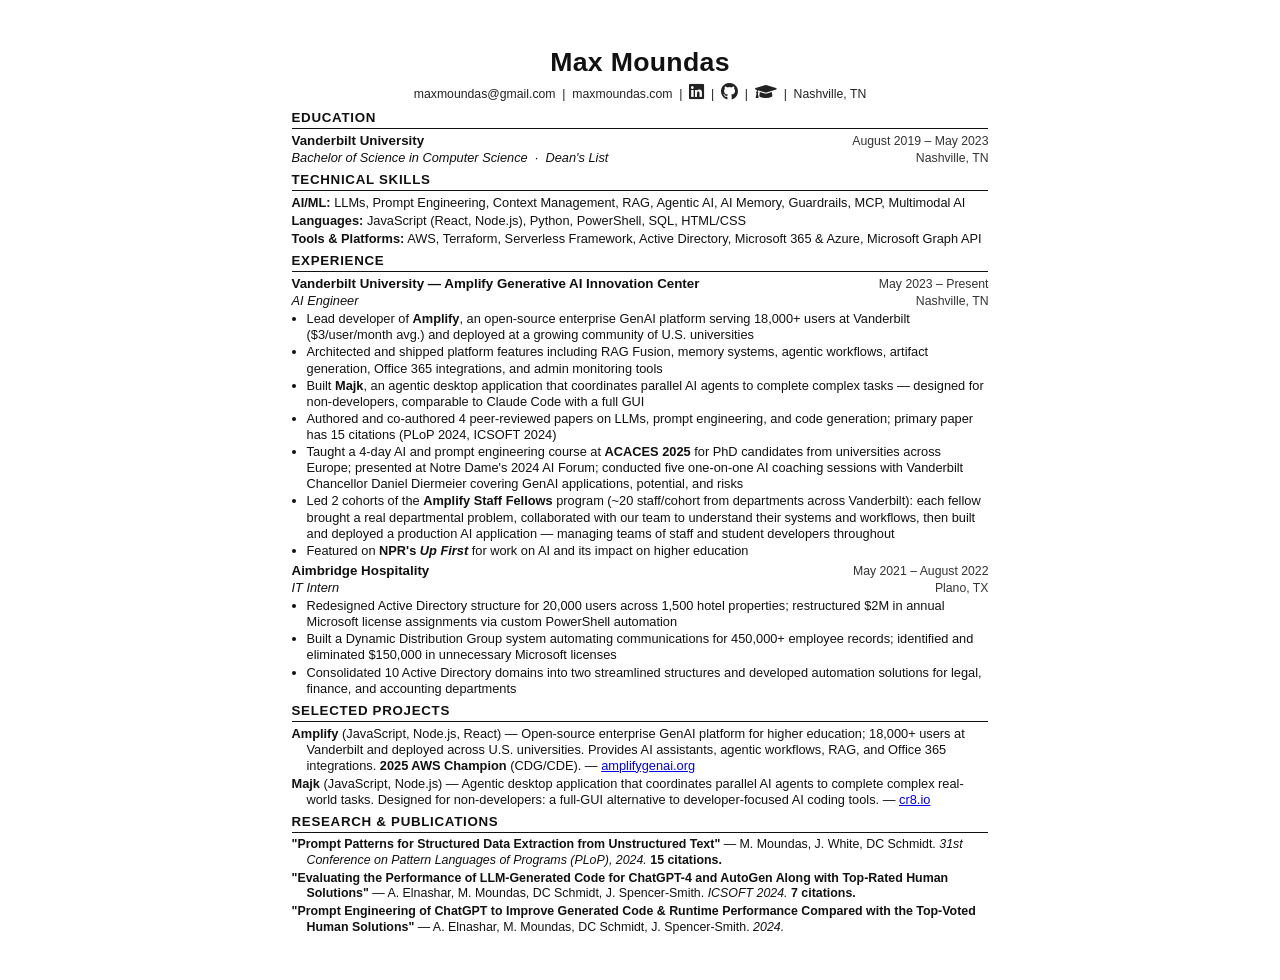
==== resume/index.html @ 4c8d18b9 "added resume" ====
<!DOCTYPE html>
<html lang="en">
<head>
  <meta charset="UTF-8" />
  <meta name="viewport" content="width=device-width, initial-scale=1.0" />
  <title>Max Moundas — Resume</title>
  <link rel="stylesheet" href="../assets/css/fontawesome-all.min.css" />
  <style>
    * {
      margin: 0;
      padding: 0;
      box-sizing: border-box;
    }

    body {
      font-family: 'Calibri', 'Segoe UI', Arial, sans-serif;
      font-size: 10pt;
      color: #111;
      background: #fff;
      max-width: 8.5in;
      margin: 0 auto;
      padding: 0.48in 0.62in 0.40in;
      line-height: 1.26;
    }

    /* ── Header ── */
    .header {
      text-align: center;
      margin-bottom: 8px;
    }

    .header h1 {
      font-size: 20pt;
      font-weight: 700;
      letter-spacing: 0.3px;
      margin-bottom: 3px;
    }

    .header .contact {
      font-size: 9.2pt;
      color: #222;
    }

    .header .contact a {
      color: #222;
      text-decoration: none;
    }

    .header .contact a:hover {
      text-decoration: underline;
    }

    .header .contact .icon-link {
      display: inline-flex;
      align-items: center;
      text-decoration: none;
    }

    .header .contact .icon-link i {
      font-size: 13pt;
      vertical-align: middle;
      color: #222;
    }

    .header .contact .icon-link:hover i {
      color: #000;
    }

    /* ── Sections ── */
    section {
      margin-bottom: 6px;
    }

    section h2 {
      font-size: 10pt;
      font-weight: 700;
      text-transform: uppercase;
      letter-spacing: 0.7px;
      border-bottom: 1.4px solid #111;
      padding-bottom: 1px;
      margin-bottom: 4px;
    }

    /* ── Entries ── */
    .entry {
      margin-bottom: 4px;
    }

    .entry:last-child {
      margin-bottom: 0;
    }

    .entry-header {
      display: flex;
      justify-content: space-between;
      align-items: baseline;
      gap: 8px;
    }

    .org {
      font-weight: 700;
      font-size: 10pt;
    }

    .date {
      font-size: 9.2pt;
      color: #333;
      white-space: nowrap;
      flex-shrink: 0;
    }

    .entry-sub {
      display: flex;
      justify-content: space-between;
      align-items: baseline;
    }

    .role {
      font-style: italic;
      font-size: 9.6pt;
    }

    .location {
      font-size: 9.2pt;
      color: #333;
    }

    /* ── Lists ── */
    ul {
      margin: 2px 0 0 15px;
    }

    ul li {
      font-size: 9.6pt;
      margin-bottom: 1px;
    }

    /* ── Skills ── */
    .skills-row {
      font-size: 9.6pt;
      margin-bottom: 2px;
    }

    .skills-row strong {
      font-weight: 700;
    }

    /* ── Projects inline ── */
    .project-line {
      font-size: 9.6pt;
      margin-bottom: 2px;
      padding-left: 15px;
      text-indent: -15px;
    }

    /* ── Research ── */
    .pub {
      font-size: 9.3pt;
      margin-bottom: 2.5px;
      padding-left: 15px;
      text-indent: -15px;
    }

    .pub-title {
      font-weight: 700;
    }

    /* ── Print ── */
    @media print {
      body {
        padding: 0.44in 0.58in 0.36in;
        max-width: none;
      }

      a {
        color: #111;
        text-decoration: none;
      }

      @page {
        size: letter;
        margin: 0;
      }
    }
  </style>
</head>
<body>

  <!-- ── Header ── -->
  <div class="header">
    <h1>Max Moundas</h1>
    <div class="contact">
      maxmoundas@gmail.com &nbsp;|&nbsp;
      <a href="https://www.maxmoundas.com">maxmoundas.com</a> &nbsp;|&nbsp;
      <a href="https://www.linkedin.com/in/maxmoundas/" class="icon-link" title="LinkedIn" aria-label="LinkedIn"><i class="fab fa-linkedin"></i></a> &nbsp;|&nbsp;
      <a href="https://github.com/maxmoundas" class="icon-link" title="GitHub" aria-label="GitHub"><i class="fab fa-github"></i></a> &nbsp;|&nbsp;
      <a href="https://scholar.google.com/citations?user=QMHf04YAAAAJ&amp;hl=en" class="icon-link" title="Google Scholar" aria-label="Google Scholar"><i class="fas fa-graduation-cap"></i></a> &nbsp;|&nbsp;
      Nashville, TN
    </div>
  </div>

  <!-- ── Education ── -->
  <section>
    <h2>Education</h2>
    <div class="entry">
      <div class="entry-header">
        <span class="org">Vanderbilt University</span>
        <span class="date">August 2019 – May 2023</span>
      </div>
      <div class="entry-sub">
        <span class="role">Bachelor of Science in Computer Science &nbsp;&middot;&nbsp; Dean's List</span>
        <span class="location">Nashville, TN</span>
      </div>
    </div>
  </section>

  <!-- ── Technical Skills ── -->
  <section>
    <h2>Technical Skills</h2>
    <div class="skills-row">
      <strong>AI/ML:</strong> LLMs, Prompt Engineering, Context Management, RAG, Agentic AI, AI Memory, Guardrails, MCP, Multimodal AI
    </div>
    <div class="skills-row">
      <strong>Languages:</strong> JavaScript (React, Node.js), Python, PowerShell, SQL, HTML/CSS
    </div>
    <div class="skills-row">
      <strong>Tools &amp; Platforms:</strong> AWS, Terraform, Serverless Framework, Active Directory, Microsoft 365 &amp; Azure, Microsoft Graph API
    </div>
  </section>

  <!-- ── Experience ── -->
  <section>
    <h2>Experience</h2>

    <div class="entry">
      <div class="entry-header">
        <span class="org">Vanderbilt University — Amplify Generative AI Innovation Center</span>
        <span class="date">May 2023 – Present</span>
      </div>
      <div class="entry-sub">
        <span class="role">AI Engineer</span>
        <span class="location">Nashville, TN</span>
      </div>
      <ul>
        <li>Lead developer of <strong>Amplify</strong>, an open-source enterprise GenAI platform serving 18,000+ users at Vanderbilt ($3/user/month avg.) and deployed at a growing community of U.S. universities</li>
        <li>Architected and shipped platform features including RAG Fusion, memory systems, agentic workflows, artifact generation, Office 365 integrations, and admin monitoring tools</li>
        <li>Built <strong>Majk</strong>, an agentic desktop application that coordinates parallel AI agents to complete complex tasks — designed for non-developers, comparable to Claude Code with a full GUI</li>
        <li>Authored and co-authored 4 peer-reviewed papers on LLMs, prompt engineering, and code generation; primary paper has 15 citations (PLoP 2024, ICSOFT 2024)</li>
        <li>Taught a 4-day AI and prompt engineering course at <strong>ACACES 2025</strong> for PhD candidates from universities across Europe; presented at Notre Dame's 2024 AI Forum; conducted five one-on-one AI coaching sessions with Vanderbilt Chancellor Daniel Diermeier covering GenAI applications, potential, and risks</li>
        <li>Led 2 cohorts of the <strong>Amplify Staff Fellows</strong> program (~20 staff/cohort from departments across Vanderbilt): each fellow brought a real departmental problem, collaborated with our team to understand their systems and workflows, then built and deployed a production AI application — managing teams of staff and student developers throughout</li>
        <li>Featured on <strong>NPR's <em>Up First</em></strong> for work on AI and its impact on higher education</li>
      </ul>
    </div>

    <div class="entry">
      <div class="entry-header">
        <span class="org">Aimbridge Hospitality</span>
        <span class="date">May 2021 – August 2022</span>
      </div>
      <div class="entry-sub">
        <span class="role">IT Intern</span>
        <span class="location">Plano, TX</span>
      </div>
      <ul>
        <li>Redesigned Active Directory structure for 20,000 users across 1,500 hotel properties; restructured $2M in annual Microsoft license assignments via custom PowerShell automation</li>
        <li>Built a Dynamic Distribution Group system automating communications for 450,000+ employee records; identified and eliminated $150,000 in unnecessary Microsoft licenses</li>
        <li>Consolidated 10 Active Directory domains into two streamlined structures and developed automation solutions for legal, finance, and accounting departments</li>
      </ul>
    </div>
  </section>

  <!-- ── Projects ── -->
  <section>
    <h2>Selected Projects</h2>
    <div class="project-line">
      <strong>Amplify</strong> (JavaScript, Node.js, React) — Open-source enterprise GenAI platform for higher education; 18,000+ users at Vanderbilt and deployed across U.S. universities. Provides AI assistants, agentic workflows, RAG, and Office 365 integrations. <strong>2025 AWS Champion</strong> (CDG/CDE). &mdash; <a href="https://www.amplifygenai.org">amplifygenai.org</a>
    </div>
    <div class="project-line">
      <strong>Majk</strong> (JavaScript, Node.js) — Agentic desktop application that coordinates parallel AI agents to complete complex real-world tasks. Designed for non-developers: a full-GUI alternative to developer-focused AI coding tools. &mdash; <a href="https://www.cr8.io">cr8.io</a>
    </div>
  </section>

  <!-- ── Research ── -->
  <section>
    <h2>Research &amp; Publications</h2>
    <div class="pub">
      <span class="pub-title">"Prompt Patterns for Structured Data Extraction from Unstructured Text"</span> —
      M. Moundas, J. White, DC Schmidt. <em>31st Conference on Pattern Languages of Programs (PLoP), 2024.</em> <strong>15 citations.</strong>
    </div>
    <div class="pub">
      <span class="pub-title">"Evaluating the Performance of LLM-Generated Code for ChatGPT-4 and AutoGen Along with Top-Rated Human Solutions"</span> —
      A. Elnashar, M. Moundas, DC Schmidt, J. Spencer-Smith. <em>ICSOFT 2024.</em> <strong>7 citations.</strong>
    </div>
    <div class="pub">
      <span class="pub-title">"Prompt Engineering of ChatGPT to Improve Generated Code &amp; Runtime Performance Compared with the Top-Voted Human Solutions"</span> —
      A. Elnashar, M. Moundas, DC Schmidt, J. Spencer-Smith. <em>2024.</em>
    </div>
  </section>

</body>
</html>
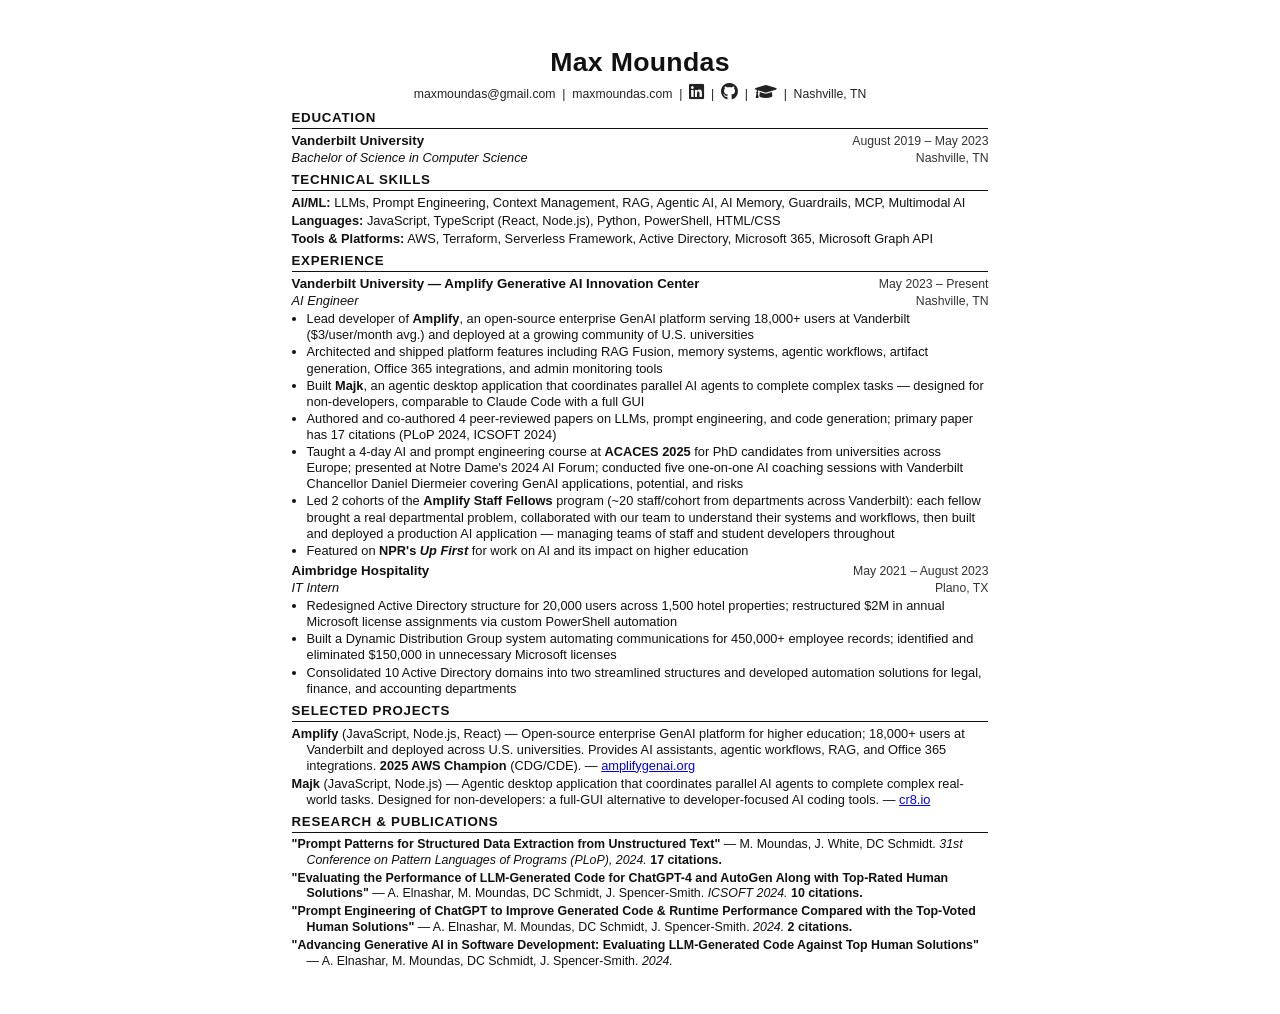
==== commit 8f253b68: "July 2026 Update" ====
--- a/resume/index.html
+++ b/resume/index.html
@@ -208,7 +208,7 @@
         <span class="date">August 2019 – May 2023</span>
       </div>
       <div class="entry-sub">
-        <span class="role">Bachelor of Science in Computer Science &nbsp;&middot;&nbsp; Dean's List</span>
+        <span class="role">Bachelor of Science in Computer Science</span>
         <span class="location">Nashville, TN</span>
       </div>
     </div>
@@ -221,10 +221,10 @@
       <strong>AI/ML:</strong> LLMs, Prompt Engineering, Context Management, RAG, Agentic AI, AI Memory, Guardrails, MCP, Multimodal AI
     </div>
     <div class="skills-row">
-      <strong>Languages:</strong> JavaScript (React, Node.js), Python, PowerShell, SQL, HTML/CSS
+      <strong>Languages:</strong> JavaScript, TypeScript (React, Node.js), Python, PowerShell, HTML/CSS
     </div>
     <div class="skills-row">
-      <strong>Tools &amp; Platforms:</strong> AWS, Terraform, Serverless Framework, Active Directory, Microsoft 365 &amp; Azure, Microsoft Graph API
+      <strong>Tools &amp; Platforms:</strong> AWS, Terraform, Serverless Framework, Active Directory, Microsoft 365, Microsoft Graph API
     </div>
   </section>
 
@@ -245,7 +245,7 @@
         <li>Lead developer of <strong>Amplify</strong>, an open-source enterprise GenAI platform serving 18,000+ users at Vanderbilt ($3/user/month avg.) and deployed at a growing community of U.S. universities</li>
         <li>Architected and shipped platform features including RAG Fusion, memory systems, agentic workflows, artifact generation, Office 365 integrations, and admin monitoring tools</li>
         <li>Built <strong>Majk</strong>, an agentic desktop application that coordinates parallel AI agents to complete complex tasks — designed for non-developers, comparable to Claude Code with a full GUI</li>
-        <li>Authored and co-authored 4 peer-reviewed papers on LLMs, prompt engineering, and code generation; primary paper has 15 citations (PLoP 2024, ICSOFT 2024)</li>
+        <li>Authored and co-authored 4 peer-reviewed papers on LLMs, prompt engineering, and code generation; primary paper has 17 citations (PLoP 2024, ICSOFT 2024)</li>
         <li>Taught a 4-day AI and prompt engineering course at <strong>ACACES 2025</strong> for PhD candidates from universities across Europe; presented at Notre Dame's 2024 AI Forum; conducted five one-on-one AI coaching sessions with Vanderbilt Chancellor Daniel Diermeier covering GenAI applications, potential, and risks</li>
         <li>Led 2 cohorts of the <strong>Amplify Staff Fellows</strong> program (~20 staff/cohort from departments across Vanderbilt): each fellow brought a real departmental problem, collaborated with our team to understand their systems and workflows, then built and deployed a production AI application — managing teams of staff and student developers throughout</li>
         <li>Featured on <strong>NPR's <em>Up First</em></strong> for work on AI and its impact on higher education</li>
@@ -255,7 +255,7 @@
     <div class="entry">
       <div class="entry-header">
         <span class="org">Aimbridge Hospitality</span>
-        <span class="date">May 2021 – August 2022</span>
+        <span class="date">May 2021 – August 2023</span>
       </div>
       <div class="entry-sub">
         <span class="role">IT Intern</span>
@@ -285,14 +285,18 @@
     <h2>Research &amp; Publications</h2>
     <div class="pub">
       <span class="pub-title">"Prompt Patterns for Structured Data Extraction from Unstructured Text"</span> —
-      M. Moundas, J. White, DC Schmidt. <em>31st Conference on Pattern Languages of Programs (PLoP), 2024.</em> <strong>15 citations.</strong>
+      M. Moundas, J. White, DC Schmidt. <em>31st Conference on Pattern Languages of Programs (PLoP), 2024.</em> <strong>17 citations.</strong>
     </div>
     <div class="pub">
       <span class="pub-title">"Evaluating the Performance of LLM-Generated Code for ChatGPT-4 and AutoGen Along with Top-Rated Human Solutions"</span> —
-      A. Elnashar, M. Moundas, DC Schmidt, J. Spencer-Smith. <em>ICSOFT 2024.</em> <strong>7 citations.</strong>
+      A. Elnashar, M. Moundas, DC Schmidt, J. Spencer-Smith. <em>ICSOFT 2024.</em> <strong>10 citations.</strong>
     </div>
     <div class="pub">
       <span class="pub-title">"Prompt Engineering of ChatGPT to Improve Generated Code &amp; Runtime Performance Compared with the Top-Voted Human Solutions"</span> —
+      A. Elnashar, M. Moundas, DC Schmidt, J. Spencer-Smith. <em>2024.</em> <strong>2 citations.</strong>
+    </div>
+    <div class="pub">
+      <span class="pub-title">"Advancing Generative AI in Software Development: Evaluating LLM-Generated Code Against Top Human Solutions"</span> —
       A. Elnashar, M. Moundas, DC Schmidt, J. Spencer-Smith. <em>2024.</em>
     </div>
   </section>
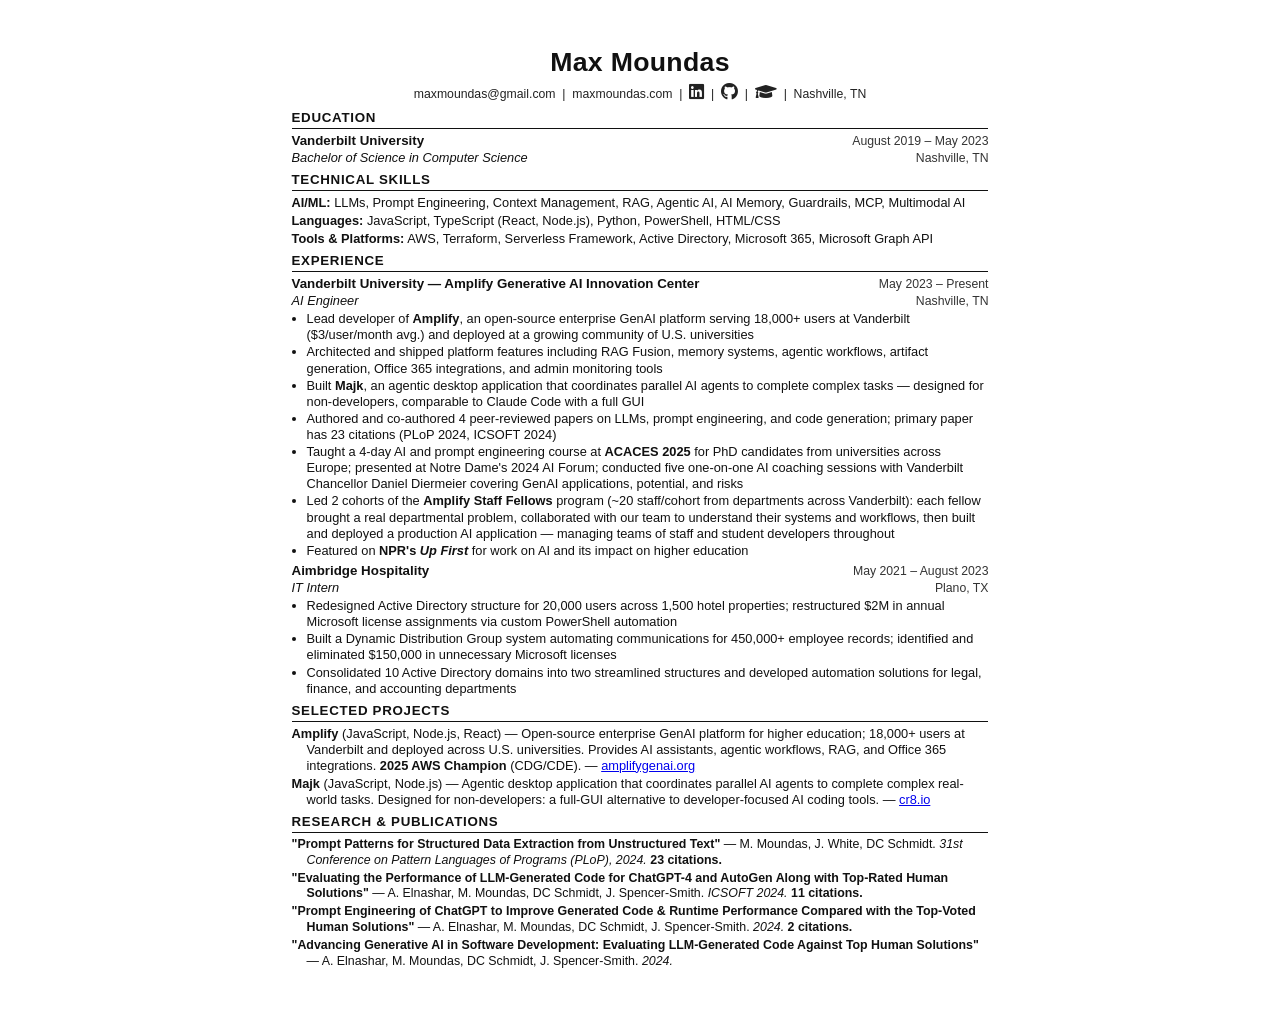
==== commit eb159b9c: "Update personal and project details; add new images and remove outdated ones" ====
--- a/resume/index.html
+++ b/resume/index.html
@@ -245,7 +245,7 @@
         <li>Lead developer of <strong>Amplify</strong>, an open-source enterprise GenAI platform serving 18,000+ users at Vanderbilt ($3/user/month avg.) and deployed at a growing community of U.S. universities</li>
         <li>Architected and shipped platform features including RAG Fusion, memory systems, agentic workflows, artifact generation, Office 365 integrations, and admin monitoring tools</li>
         <li>Built <strong>Majk</strong>, an agentic desktop application that coordinates parallel AI agents to complete complex tasks — designed for non-developers, comparable to Claude Code with a full GUI</li>
-        <li>Authored and co-authored 4 peer-reviewed papers on LLMs, prompt engineering, and code generation; primary paper has 17 citations (PLoP 2024, ICSOFT 2024)</li>
+        <li>Authored and co-authored 4 peer-reviewed papers on LLMs, prompt engineering, and code generation; primary paper has 23 citations (PLoP 2024, ICSOFT 2024)</li>
         <li>Taught a 4-day AI and prompt engineering course at <strong>ACACES 2025</strong> for PhD candidates from universities across Europe; presented at Notre Dame's 2024 AI Forum; conducted five one-on-one AI coaching sessions with Vanderbilt Chancellor Daniel Diermeier covering GenAI applications, potential, and risks</li>
         <li>Led 2 cohorts of the <strong>Amplify Staff Fellows</strong> program (~20 staff/cohort from departments across Vanderbilt): each fellow brought a real departmental problem, collaborated with our team to understand their systems and workflows, then built and deployed a production AI application — managing teams of staff and student developers throughout</li>
         <li>Featured on <strong>NPR's <em>Up First</em></strong> for work on AI and its impact on higher education</li>
@@ -285,11 +285,11 @@
     <h2>Research &amp; Publications</h2>
     <div class="pub">
       <span class="pub-title">"Prompt Patterns for Structured Data Extraction from Unstructured Text"</span> —
-      M. Moundas, J. White, DC Schmidt. <em>31st Conference on Pattern Languages of Programs (PLoP), 2024.</em> <strong>17 citations.</strong>
+      M. Moundas, J. White, DC Schmidt. <em>31st Conference on Pattern Languages of Programs (PLoP), 2024.</em> <strong>23 citations.</strong>
     </div>
     <div class="pub">
       <span class="pub-title">"Evaluating the Performance of LLM-Generated Code for ChatGPT-4 and AutoGen Along with Top-Rated Human Solutions"</span> —
-      A. Elnashar, M. Moundas, DC Schmidt, J. Spencer-Smith. <em>ICSOFT 2024.</em> <strong>10 citations.</strong>
+      A. Elnashar, M. Moundas, DC Schmidt, J. Spencer-Smith. <em>ICSOFT 2024.</em> <strong>11 citations.</strong>
     </div>
     <div class="pub">
       <span class="pub-title">"Prompt Engineering of ChatGPT to Improve Generated Code &amp; Runtime Performance Compared with the Top-Voted Human Solutions"</span> —
